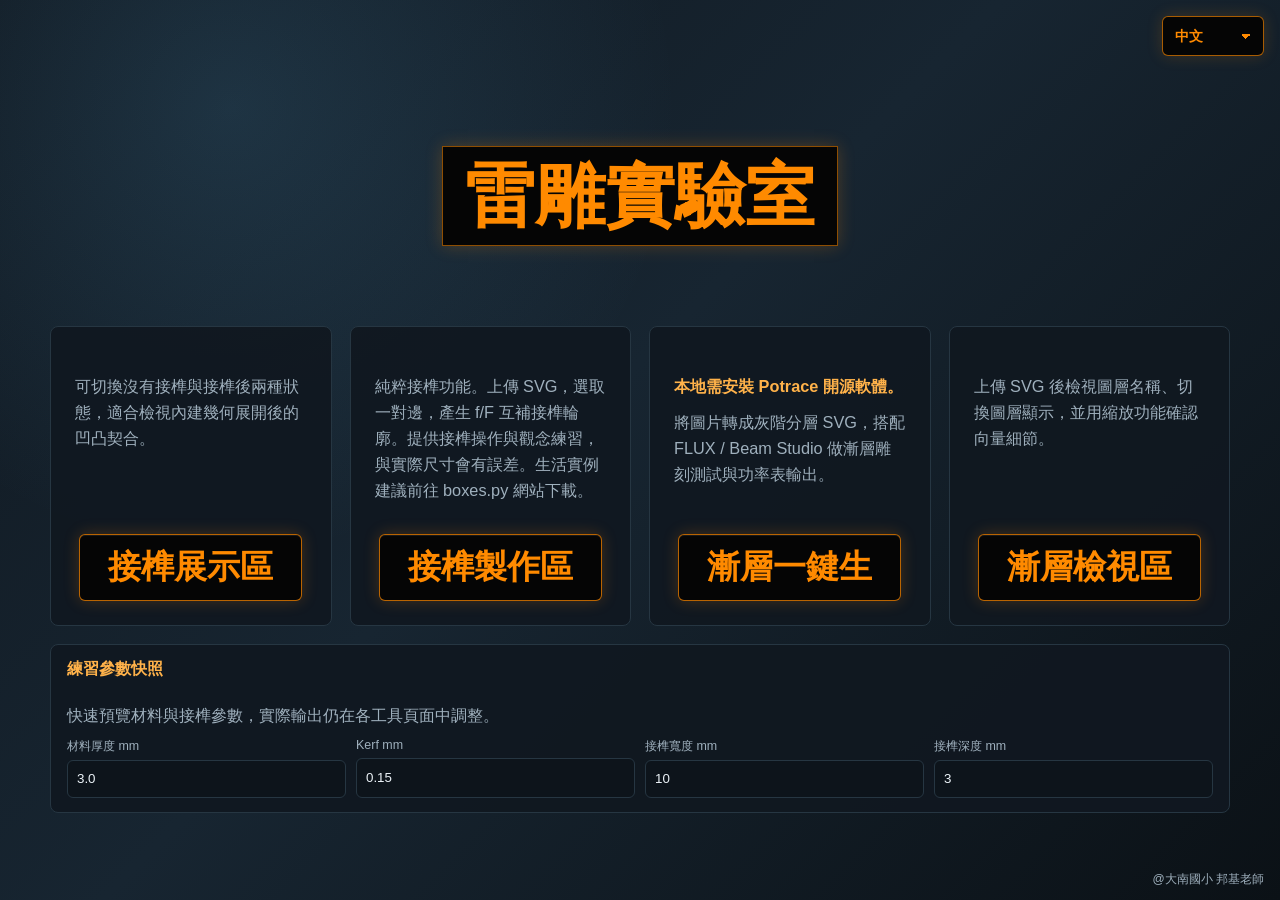
==== index.html @ f0176e3c "Point joinery home link to interlock" ====
<!doctype html>
<html lang="zh-Hant" class="notranslate" translate="no">
  <head>
    <meta charset="utf-8">
    <meta name="google" content="notranslate">
    <meta name="viewport" content="width=device-width, initial-scale=1">
    <title>3D to 2D SVG Tools</title>
    <style>
      :root {
        color-scheme: light;
        --ink: #ecf3f8;
        --muted: #9fb0bd;
        --line: #263642;
        --panel: #101820;
        --panel-strong: #0b1116;
        --canvas: #151d25;
        --steam-blue: #66c0f4;
        --steam-glow: 0 0 8px rgba(102, 192, 244, 0.3);
        --orange: #ff8a00;
        --orange-soft: #ffb24a;
        --black: #050505;
      }

      * {
        box-sizing: border-box;
      }

      body {
        margin: 0;
        min-height: 100vh;
        color: var(--ink);
        background:
          radial-gradient(circle at 18% 12%, rgba(102, 192, 244, 0.14), transparent 28rem),
          linear-gradient(135deg, #101820 0%, #172531 46%, #0b1116 100%);
        font-family: "Trebuchet MS", "Noto Sans TC", "Microsoft JhengHei", sans-serif;
      }

      main {
        min-height: 100vh;
        display: grid;
        place-items: center;
        padding: 28px;
      }

      .home {
        width: min(1180px, 100%);
      }

      .credit {
        position: fixed;
        right: 16px;
        bottom: 12px;
        color: var(--muted);
        font-size: 12px;
        line-height: 1.4;
        text-decoration: none;
      }

      .credit:hover,
      .credit:focus-visible {
        color: var(--steam-blue);
        text-decoration: underline;
      }

      header {
        margin-bottom: 22px;
        text-align: center;
      }

      .language-switcher {
        position: fixed;
        top: 16px;
        right: 16px;
        z-index: 10;
      }

      .language-switcher label {
        display: block;
      }

      .language-switcher span {
        position: absolute;
        inline-size: 1px;
        block-size: 1px;
        overflow: hidden;
        clip: rect(0 0 0 0);
        white-space: nowrap;
      }

      .language-switcher select {
        min-height: 40px;
        border: 1px solid rgba(255, 138, 0, 0.65);
        border-radius: 6px;
        padding: 8px 36px 8px 12px;
        color: var(--orange);
        background:
          linear-gradient(45deg, transparent 50%, var(--orange) 50%),
          linear-gradient(135deg, var(--orange) 50%, transparent 50%),
          var(--black);
        background-position:
          calc(100% - 17px) 17px,
          calc(100% - 12px) 17px,
          100% 0;
        background-repeat: no-repeat;
        background-size: 5px 5px, 5px 5px, 2.5rem 100%;
        box-shadow: 0 0 16px rgba(255, 138, 0, 0.18);
        font: inherit;
        font-size: 0.9rem;
        font-weight: 800;
        appearance: none;
      }

      .language-switcher select:focus-visible {
        border-color: var(--orange-soft);
        outline: 2px solid var(--steam-blue);
        outline-offset: 2px;
      }

      /* High-contrast workshop labels requested for the landing page. */
      .highlight-title,
      .highlight-heading {
        display: inline-block;
        color: var(--orange);
        background: var(--black);
        border: 1px solid rgba(255, 138, 0, 0.55);
        box-shadow: 0 0 16px rgba(255, 138, 0, 0.24);
        font-weight: 800;
        line-height: 1.05;
        letter-spacing: 0;
      }

      .highlight-title {
        padding: 12px 22px;
        font-size: clamp(2.2rem, 6vw, 4.4rem);
      }

      .workbench {
        display: grid;
        gap: 18px;
      }

      .options {
        display: grid;
        grid-template-columns: repeat(4, minmax(0, 1fr));
        gap: 18px;
      }

      .option,
      .control-panel {
        border: 1px solid var(--line);
        border-radius: 8px;
        background: rgba(16, 24, 32, 0.94);
        transition:
          border-color 180ms ease,
          box-shadow 180ms ease,
          transform 180ms ease;
      }

      .option {
        display: grid;
        min-height: 250px;
        padding: 24px;
        color: inherit;
        text-decoration: none;
      }

      /* Steam-blue micro-interaction for cards. */
      .option:hover,
      .option:focus-visible,
      .control-panel:hover {
        border-color: var(--steam-blue);
        box-shadow: var(--steam-glow);
      }

      .option:hover,
      .option:focus-visible {
        transform: translateY(-2px);
        outline: none;
      }

      .highlight-heading {
        padding: 8px 12px;
        font-size: clamp(1.45rem, 3vw, 2.2rem);
      }

      .option p,
      .control-panel p {
        margin: 22px 0 0;
        color: var(--muted);
        font-size: 1.02rem;
        line-height: 1.6;
      }

      .option p + p {
        margin-top: 10px;
      }

      .option .note-line {
        color: var(--orange-soft);
        font-weight: 800;
      }

      .btn-steam {
        align-self: end;
        justify-self: center;
        display: inline-flex;
        align-items: center;
        min-height: 58px;
        margin-top: 30px;
        padding: 10px 28px;
        border: 1px solid rgba(255, 138, 0, 0.72);
        border-radius: 6px;
        color: var(--orange);
        background: var(--black);
        box-shadow:
          0 0 16px rgba(255, 138, 0, 0.22),
          inset 0 1px 0 rgba(255, 255, 255, 0.08);
        font-size: clamp(1.45rem, 2.6vw, 2.15rem);
        font-weight: 800;
        transition:
          transform 90ms ease,
          border-color 180ms ease,
          box-shadow 180ms ease;
      }

      .btn-steam:hover,
      .btn-steam:focus-visible {
        border-color: var(--orange-soft);
        box-shadow:
          0 0 20px rgba(255, 138, 0, 0.3),
          inset 0 1px 0 rgba(255, 255, 255, 0.12);
      }

      /* Active-state click feedback requested for launch buttons. */
      .btn-steam:active {
        transform: scale(0.98);
      }

      .control-panel {
        padding: 14px 16px;
      }

      .panel-title {
        margin: 0;
        color: var(--orange-soft);
        font-size: 1rem;
        font-weight: 800;
      }

      .field-grid {
        display: grid;
        grid-template-columns: repeat(4, minmax(0, 1fr));
        gap: 10px;
        margin-top: 10px;
      }

      label {
        display: grid;
        gap: 5px;
        color: var(--muted);
        font-size: 0.78rem;
      }

      input {
        width: 100%;
        min-height: 38px;
        border: 1px solid var(--line);
        border-radius: 6px;
        padding: 8px 9px;
        color: var(--ink);
        background: #0d141b;
        transition:
          border-color 180ms ease,
          box-shadow 180ms ease,
          background-color 180ms ease;
      }

      /* Steam-blue micro-interaction for input boxes. */
      input:hover,
      input:focus {
        border-color: var(--steam-blue);
        box-shadow: var(--steam-glow);
        background: #0f1a23;
        outline: none;
      }

      @media (max-width: 980px) {
        .options,
        .field-grid {
          grid-template-columns: repeat(2, minmax(0, 1fr));
        }
      }

      @media (max-width: 620px) {
        main {
          padding: 16px;
        }

        .highlight-title {
          font-size: clamp(1.9rem, 11vw, 3.1rem);
        }

        .credit {
          right: 12px;
          bottom: 10px;
        }

        .language-switcher {
          position: static;
          justify-self: end;
          width: min(210px, 100%);
          margin: 0 0 14px auto;
        }

        .language-switcher select {
          width: 100%;
        }

        .options,
        .field-grid {
          grid-template-columns: 1fr;
        }
      }
    </style>
  </head>
  <body>
    <div class="language-switcher">
      <label>
        <span data-i18n="languageLabel">語言</span>
        <select id="languageSelect" aria-label="語言">
          <option value="zh-Hant">中文</option>
          <option value="en">English</option>
        </select>
      </label>
    </div>
    <main>
      <section class="home" aria-labelledby="homeTitle">
        <header>
          <h1 id="homeTitle" class="highlight-title" data-i18n="homeTitle">雷雕實驗室</h1>
        </header>

        <div class="workbench">
          <div class="options">
            <a class="option" href="basic/" target="_blank" rel="noopener">
              <div>
                <p data-i18n="basicDescription">可切換沒有接榫與接榫後兩種狀態，適合檢視內建幾何展開後的凹凸契合。</p>
              </div>
              <span class="btn-steam" data-i18n="basicButton">接榫展示區</span>
            </a>

            <a class="option" href="interlock/" target="_blank" rel="noopener">
              <div>
                <p data-i18n="jointDescription">純粹接榫功能。上傳 SVG，選取一對邊，產生 f/F 互補接榫輪廓。提供接榫操作與觀念練習，與實際尺寸會有誤差。生活實例建議前往 boxes.py 網站下載。</p>
              </div>
              <span class="btn-steam" data-i18n="jointButton">接榫製作區</span>
            </a>

            <a class="option" href="bmptrace/" target="_blank" rel="noopener">
              <div>
                <p class="note-line" data-i18n="bmptraceNote">本地需安裝 Potrace 開源軟體。</p>
                <p data-i18n="bmptraceDescription">將圖片轉成灰階分層 SVG，搭配 FLUX / Beam Studio 做漸層雕刻測試與功率表輸出。</p>
              </div>
              <span class="btn-steam" data-i18n="bmptraceButton">漸層一鍵生</span>
            </a>

            <a class="option" href="svglayers/" target="_blank" rel="noopener">
              <div>
                <p data-i18n="svglayersDescription">上傳 SVG 後檢視圖層名稱、切換圖層顯示，並用縮放功能確認向量細節。</p>
              </div>
              <span class="btn-steam" data-i18n="svglayersButton">漸層檢視區</span>
            </a>
          </div>

          <section class="control-panel" aria-label="工程資料預覽" data-i18n-aria-label="controlAria">
            <h2 class="panel-title" data-i18n="controlTitle">練習參數快照</h2>
            <p data-i18n="controlDescription">快速預覽材料與接榫參數，實際輸出仍在各工具頁面中調整。</p>
            <div class="field-grid">
              <label>
                <span data-i18n="materialThickness">材料厚度 mm</span>
                <input type="text" value="3.0" aria-label="材料厚度 mm" data-i18n-aria-label="materialThickness">
              </label>
              <label>
                <span data-i18n="kerf">Kerf mm</span>
                <input type="text" value="0.15" aria-label="Kerf mm">
              </label>
              <label>
                <span data-i18n="tabWidth">接榫寬度 mm</span>
                <input type="text" value="10" aria-label="接榫寬度 mm" data-i18n-aria-label="tabWidth">
              </label>
              <label>
                <span data-i18n="tabDepth">接榫深度 mm</span>
                <input type="text" value="3" aria-label="接榫深度 mm" data-i18n-aria-label="tabDepth">
              </label>
            </div>
          </section>
        </div>
      </section>
      <a class="credit" href="https://www.youtube.com/watch?v=ajS14K2Bd28&amp;list=PLOpaxws6B-0QGvgA3LF9dzdTRRb6PtHp7" target="_blank" rel="noopener">@大南國小 邦基老師</a>
    </main>
    <script>
      const translations = {
        "zh-Hant": {
          documentTitle: "3D to 2D SVG Tools",
          languageLabel: "語言",
          controlAria: "工程資料預覽",
          homeTitle: "雷雕實驗室",
          basicDescription: "可切換沒有接榫與接榫後兩種狀態，適合檢視內建幾何展開後的凹凸契合。",
          basicButton: "接榫展示區",
          jointDescription: "純粹接榫功能。上傳 SVG，選取一對邊，產生 f/F 互補接榫輪廓。提供接榫操作與觀念練習，與實際尺寸會有誤差。生活實例建議前往 boxes.py 網站下載。",
          jointButton: "接榫製作區",
          bmptraceNote: "本地需安裝 Potrace 開源軟體。",
          bmptraceDescription: "將圖片轉成灰階分層 SVG，搭配 FLUX / Beam Studio 做漸層雕刻測試與功率表輸出。",
          bmptraceButton: "漸層一鍵生",
          svglayersDescription: "上傳 SVG 後檢視圖層名稱、切換圖層顯示，並用縮放功能確認向量細節。",
          svglayersButton: "漸層檢視區",
          controlTitle: "練習參數快照",
          controlDescription: "快速預覽材料與接榫參數，實際輸出仍在各工具頁面中調整。",
          materialThickness: "材料厚度 mm",
          kerf: "Kerf mm",
          tabWidth: "接榫寬度 mm",
          tabDepth: "接榫深度 mm"
        },
        en: {
          documentTitle: "3D to 2D SVG Tools",
          languageLabel: "Language",
          controlAria: "Engineering data preview",
          homeTitle: "Laser Lab",
          basicDescription: "Switch between plain and joined states to inspect how the built-in unfolded geometry fits together.",
          basicButton: "Joinery Demo",
          jointDescription: "A focused joinery tool. Upload an SVG, select a pair of edges, and generate matching f/F finger-joint outlines. It is for practicing joinery operation and concepts, so real-world dimensions may differ. For practical projects, download examples from boxes.py.",
          jointButton: "Joinery Builder",
          bmptraceNote: "Potrace open-source software must be installed locally.",
          bmptraceDescription: "Convert images into grayscale layered SVGs for FLUX / Beam Studio gradient engraving tests and power tables.",
          bmptraceButton: "Gradient Maker",
          svglayersDescription: "Upload an SVG to inspect layer names, toggle layer visibility, and zoom in to check vector details.",
          svglayersButton: "Layer Inspector",
          controlTitle: "Practice Parameter Snapshot",
          controlDescription: "Preview material and joinery parameters quickly; final output is still adjusted inside each tool page.",
          materialThickness: "Material thickness mm",
          kerf: "Kerf mm",
          tabWidth: "Tab width mm",
          tabDepth: "Tab depth mm"
        },
        de: {
          documentTitle: "3D-zu-2D-SVG-Werkzeuge",
          languageLabel: "Sprache",
          controlAria: "Vorschau der technischen Daten",
          homeTitle: "Laserlabor",
          basicDescription: "Wechseln Sie zwischen Zustand ohne und mit Zapfen, um die Passung der integrierten Abwicklung zu prüfen.",
          basicButton: "Zapfen-Demo",
          jointDescription: "Ein reines Zapfenwerkzeug. Laden Sie eine SVG hoch, wählen Sie ein Kantenpaar und erzeugen Sie passende f/F-Zapfenkonturen.",
          jointButton: "Zapfen erstellen",
          bmptraceNote: "Die Open-Source-Software Potrace muss lokal installiert sein.",
          bmptraceDescription: "Wandeln Sie Bilder in graustufige SVG-Ebenen für FLUX / Beam Studio Gravurtests und Leistungstabellen um.",
          bmptraceButton: "Verlauf erstellen",
          svglayersDescription: "Laden Sie eine SVG hoch, prüfen Sie Ebenennamen, schalten Sie Ebenen ein oder aus und zoomen Sie in Vektordetails.",
          svglayersButton: "Ebenen prüfen",
          controlTitle: "Parameter-Schnappschuss",
          controlDescription: "Schnelle Vorschau von Material- und Zapfenparametern; die Ausgabe wird in den einzelnen Werkzeugseiten angepasst.",
          materialThickness: "Materialstärke mm",
          kerf: "Schnittfuge mm",
          tabWidth: "Zapfenbreite mm",
          tabDepth: "Zapfentiefe mm"
        },
        "de-AT": {
          documentTitle: "3D-zu-2D-SVG-Werkzeuge",
          languageLabel: "Sprache",
          controlAria: "Vorschau der technischen Daten",
          homeTitle: "Laserwerkstatt",
          basicDescription: "Wechseln Sie zwischen Zustand ohne und mit Zapfen, um die Passung der integrierten Abwicklung zu kontrollieren.",
          basicButton: "Zapfen-Demo",
          jointDescription: "Ein kompaktes Zapfenwerkzeug. Laden Sie eine SVG hoch, wählen Sie ein Kantenpaar und erzeugen Sie passende f/F-Zapfenkonturen.",
          jointButton: "Zapfen bauen",
          bmptraceNote: "Die Open-Source-Software Potrace muss lokal installiert sein.",
          bmptraceDescription: "Wandeln Sie Bilder in graustufige SVG-Ebenen für FLUX / Beam Studio Gravurtests und Leistungstabellen um.",
          bmptraceButton: "Verlauf erzeugen",
          svglayersDescription: "Laden Sie eine SVG hoch, prüfen Sie Ebenennamen, blenden Sie Ebenen ein oder aus und zoomen Sie in Vektordetails.",
          svglayersButton: "Ebenen prüfen",
          controlTitle: "Parameter-Überblick",
          controlDescription: "Schnelle Vorschau von Material- und Zapfenparametern; die Ausgabe wird in den jeweiligen Werkzeugseiten angepasst.",
          materialThickness: "Materialstärke mm",
          kerf: "Schnittfuge mm",
          tabWidth: "Zapfenbreite mm",
          tabDepth: "Zapfentiefe mm"
        }
      };

      const languageSelect = document.querySelector("#languageSelect");
      const defaultLanguage = "zh-Hant";
      const selectableLanguages = new Set(["zh-Hant", "en"]);

      function applyLanguage(language) {
        const safeLanguage = selectableLanguages.has(language) ? language : defaultLanguage;
        const dictionary = translations[safeLanguage] || translations[defaultLanguage];
        document.documentElement.lang = safeLanguage;
        document.documentElement.classList.add("notranslate");
        document.documentElement.setAttribute("translate", "no");
        document.body.setAttribute("translate", "no");
        document.title = dictionary.documentTitle;

        document.querySelectorAll("[data-i18n]").forEach((element) => {
          const key = element.dataset.i18n;
          if (dictionary[key]) element.textContent = dictionary[key];
        });

        document.querySelectorAll("[data-i18n-aria-label]").forEach((element) => {
          const key = element.dataset.i18nAriaLabel;
          if (dictionary[key]) element.setAttribute("aria-label", dictionary[key]);
        });

        languageSelect.value = safeLanguage;
        localStorage.setItem("homeLanguage", languageSelect.value);
      }

      languageSelect.addEventListener("change", (event) => {
        applyLanguage(event.target.value);
      });

      applyLanguage(localStorage.getItem("homeLanguage") || defaultLanguage);
    </script>
  </body>
</html>
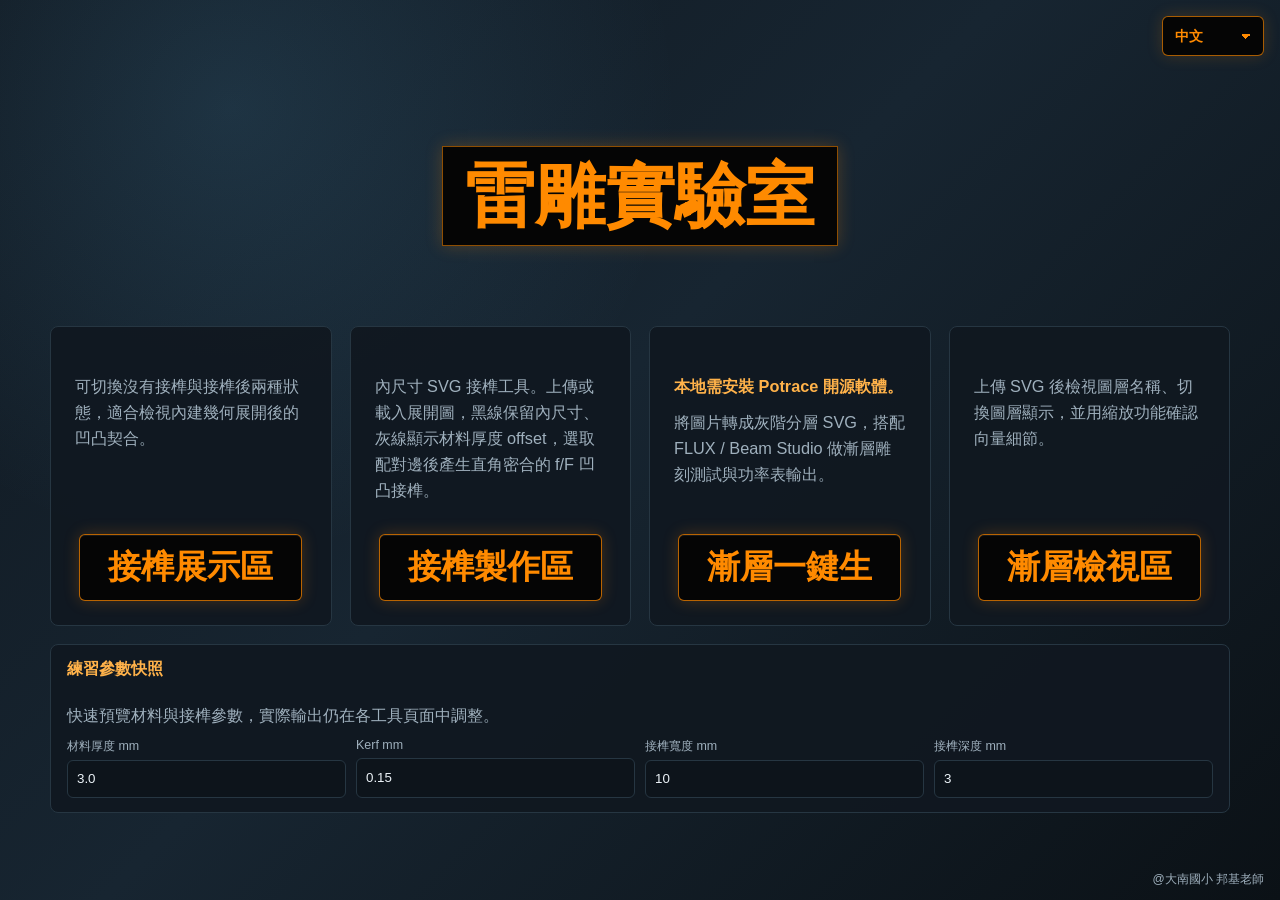
==== commit c2faf484: "Update interlock home description" ====
--- a/index.html
+++ b/index.html
@@ -350,7 +350,7 @@
 
             <a class="option" href="interlock/" target="_blank" rel="noopener">
               <div>
-                <p data-i18n="jointDescription">純粹接榫功能。上傳 SVG，選取一對邊，產生 f/F 互補接榫輪廓。提供接榫操作與觀念練習，與實際尺寸會有誤差。生活實例建議前往 boxes.py 網站下載。</p>
+                <p data-i18n="jointDescription">內尺寸 SVG 接榫工具。上傳或載入展開圖，黑線保留內尺寸、灰線顯示材料厚度 offset，選取配對邊後產生直角密合的 f/F 凹凸接榫。</p>
               </div>
               <span class="btn-steam" data-i18n="jointButton">接榫製作區</span>
             </a>
@@ -406,7 +406,7 @@
           homeTitle: "雷雕實驗室",
           basicDescription: "可切換沒有接榫與接榫後兩種狀態，適合檢視內建幾何展開後的凹凸契合。",
           basicButton: "接榫展示區",
-          jointDescription: "純粹接榫功能。上傳 SVG，選取一對邊，產生 f/F 互補接榫輪廓。提供接榫操作與觀念練習，與實際尺寸會有誤差。生活實例建議前往 boxes.py 網站下載。",
+          jointDescription: "內尺寸 SVG 接榫工具。上傳或載入展開圖，黑線保留內尺寸、灰線顯示材料厚度 offset，選取配對邊後產生直角密合的 f/F 凹凸接榫。",
           jointButton: "接榫製作區",
           bmptraceNote: "本地需安裝 Potrace 開源軟體。",
           bmptraceDescription: "將圖片轉成灰階分層 SVG，搭配 FLUX / Beam Studio 做漸層雕刻測試與功率表輸出。",
@@ -427,7 +427,7 @@
           homeTitle: "Laser Lab",
           basicDescription: "Switch between plain and joined states to inspect how the built-in unfolded geometry fits together.",
           basicButton: "Joinery Demo",
-          jointDescription: "A focused joinery tool. Upload an SVG, select a pair of edges, and generate matching f/F finger-joint outlines. It is for practicing joinery operation and concepts, so real-world dimensions may differ. For practical projects, download examples from boxes.py.",
+          jointDescription: "An inner-dimension SVG joinery tool. Upload or load an unfolded drawing, keep black lines as protected inner dimensions, use gray material-thickness offset references, and generate orthogonal matching f/F joints from paired edges.",
           jointButton: "Joinery Builder",
           bmptraceNote: "Potrace open-source software must be installed locally.",
           bmptraceDescription: "Convert images into grayscale layered SVGs for FLUX / Beam Studio gradient engraving tests and power tables.",
@@ -448,7 +448,7 @@
           homeTitle: "Laserlabor",
           basicDescription: "Wechseln Sie zwischen Zustand ohne und mit Zapfen, um die Passung der integrierten Abwicklung zu prüfen.",
           basicButton: "Zapfen-Demo",
-          jointDescription: "Ein reines Zapfenwerkzeug. Laden Sie eine SVG hoch, wählen Sie ein Kantenpaar und erzeugen Sie passende f/F-Zapfenkonturen.",
+          jointDescription: "Ein SVG-Zapfenwerkzeug für Innenmaße. Laden Sie eine Abwicklung hoch, behalten Sie schwarze Linien als Innenmaß und erzeugen Sie mit grauen Materialstärke-Referenzen rechtwinklige passende f/F-Verbindungen.",
           jointButton: "Zapfen erstellen",
           bmptraceNote: "Die Open-Source-Software Potrace muss lokal installiert sein.",
           bmptraceDescription: "Wandeln Sie Bilder in graustufige SVG-Ebenen für FLUX / Beam Studio Gravurtests und Leistungstabellen um.",
@@ -469,7 +469,7 @@
           homeTitle: "Laserwerkstatt",
           basicDescription: "Wechseln Sie zwischen Zustand ohne und mit Zapfen, um die Passung der integrierten Abwicklung zu kontrollieren.",
           basicButton: "Zapfen-Demo",
-          jointDescription: "Ein kompaktes Zapfenwerkzeug. Laden Sie eine SVG hoch, wählen Sie ein Kantenpaar und erzeugen Sie passende f/F-Zapfenkonturen.",
+          jointDescription: "Ein SVG-Zapfenwerkzeug für Innenmaße. Laden Sie eine Abwicklung hoch, behalten Sie schwarze Linien als Innenmaß und erzeugen Sie mit grauen Materialstärke-Referenzen rechtwinklige passende f/F-Verbindungen.",
           jointButton: "Zapfen bauen",
           bmptraceNote: "Die Open-Source-Software Potrace muss lokal installiert sein.",
           bmptraceDescription: "Wandeln Sie Bilder in graustufige SVG-Ebenen für FLUX / Beam Studio Gravurtests und Leistungstabellen um.",
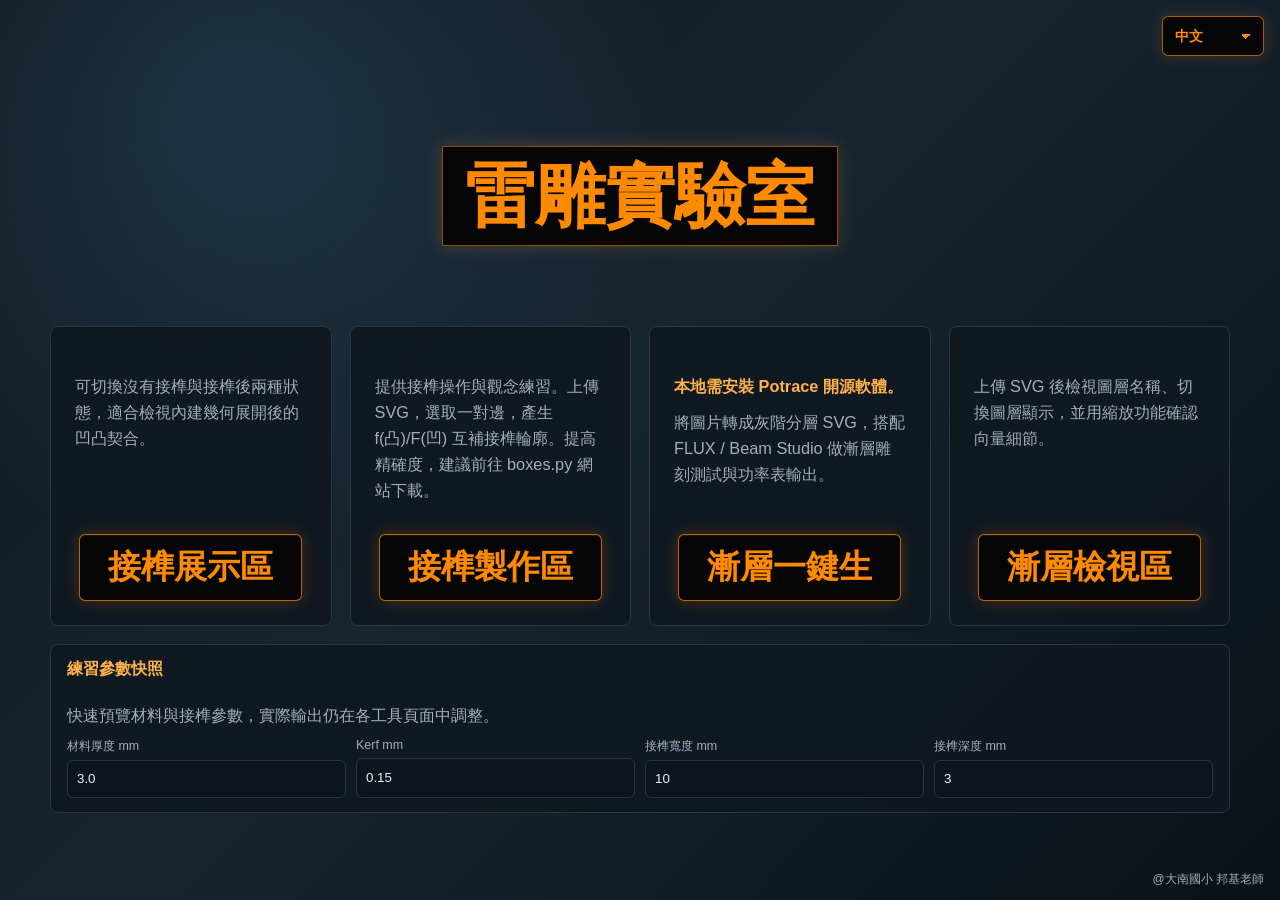
==== commit 5ddba3a2: "Update joinery home copy" ====
--- a/index.html
+++ b/index.html
@@ -350,7 +350,7 @@
 
             <a class="option" href="interlock/" target="_blank" rel="noopener">
               <div>
-                <p data-i18n="jointDescription">內尺寸 SVG 接榫工具。上傳或載入展開圖，黑線保留內尺寸、灰線顯示材料厚度 offset，選取配對邊後產生直角密合的 f/F 凹凸接榫。</p>
+                <p data-i18n="jointDescription">提供接榫操作與觀念練習。上傳 SVG，選取一對邊，產生 f(凸)/F(凹) 互補接榫輪廓。提高精確度，建議前往 boxes.py 網站下載。</p>
               </div>
               <span class="btn-steam" data-i18n="jointButton">接榫製作區</span>
             </a>
@@ -406,7 +406,7 @@
           homeTitle: "雷雕實驗室",
           basicDescription: "可切換沒有接榫與接榫後兩種狀態，適合檢視內建幾何展開後的凹凸契合。",
           basicButton: "接榫展示區",
-          jointDescription: "內尺寸 SVG 接榫工具。上傳或載入展開圖，黑線保留內尺寸、灰線顯示材料厚度 offset，選取配對邊後產生直角密合的 f/F 凹凸接榫。",
+          jointDescription: "提供接榫操作與觀念練習。上傳 SVG，選取一對邊，產生 f(凸)/F(凹) 互補接榫輪廓。提高精確度，建議前往 boxes.py 網站下載。",
           jointButton: "接榫製作區",
           bmptraceNote: "本地需安裝 Potrace 開源軟體。",
           bmptraceDescription: "將圖片轉成灰階分層 SVG，搭配 FLUX / Beam Studio 做漸層雕刻測試與功率表輸出。",
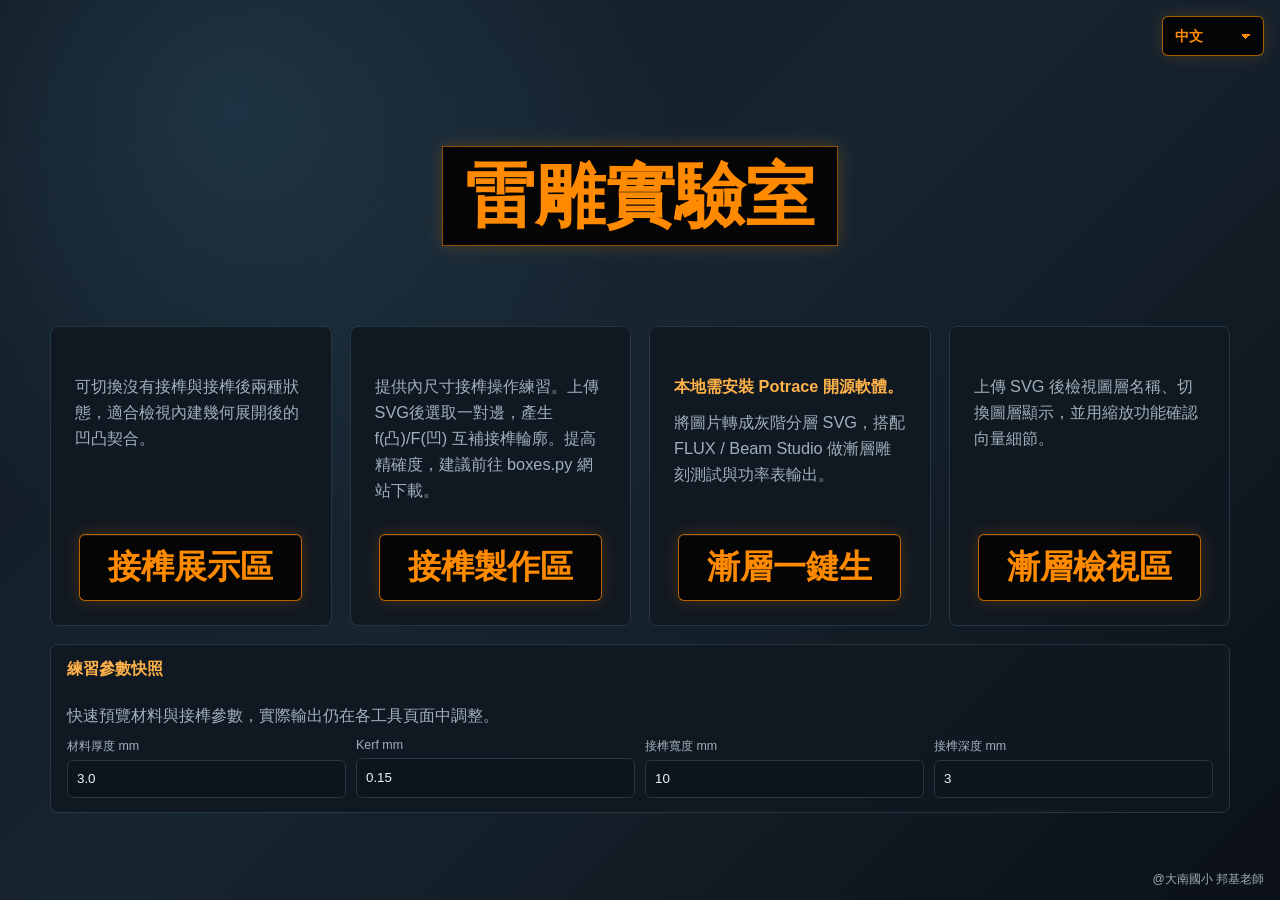
==== commit 6d3e9746: "Refine joinery home copy" ====
--- a/index.html
+++ b/index.html
@@ -350,7 +350,7 @@
 
             <a class="option" href="interlock/" target="_blank" rel="noopener">
               <div>
-                <p data-i18n="jointDescription">提供接榫操作與觀念練習。上傳 SVG，選取一對邊，產生 f(凸)/F(凹) 互補接榫輪廓。提高精確度，建議前往 boxes.py 網站下載。</p>
+                <p data-i18n="jointDescription">提供內尺寸接榫操作練習。上傳 SVG後選取一對邊，產生 f(凸)/F(凹) 互補接榫輪廓。提高精確度，建議前往 boxes.py 網站下載。</p>
               </div>
               <span class="btn-steam" data-i18n="jointButton">接榫製作區</span>
             </a>
@@ -406,7 +406,7 @@
           homeTitle: "雷雕實驗室",
           basicDescription: "可切換沒有接榫與接榫後兩種狀態，適合檢視內建幾何展開後的凹凸契合。",
           basicButton: "接榫展示區",
-          jointDescription: "提供接榫操作與觀念練習。上傳 SVG，選取一對邊，產生 f(凸)/F(凹) 互補接榫輪廓。提高精確度，建議前往 boxes.py 網站下載。",
+          jointDescription: "提供內尺寸接榫操作練習。上傳 SVG後選取一對邊，產生 f(凸)/F(凹) 互補接榫輪廓。提高精確度，建議前往 boxes.py 網站下載。",
           jointButton: "接榫製作區",
           bmptraceNote: "本地需安裝 Potrace 開源軟體。",
           bmptraceDescription: "將圖片轉成灰階分層 SVG，搭配 FLUX / Beam Studio 做漸層雕刻測試與功率表輸出。",
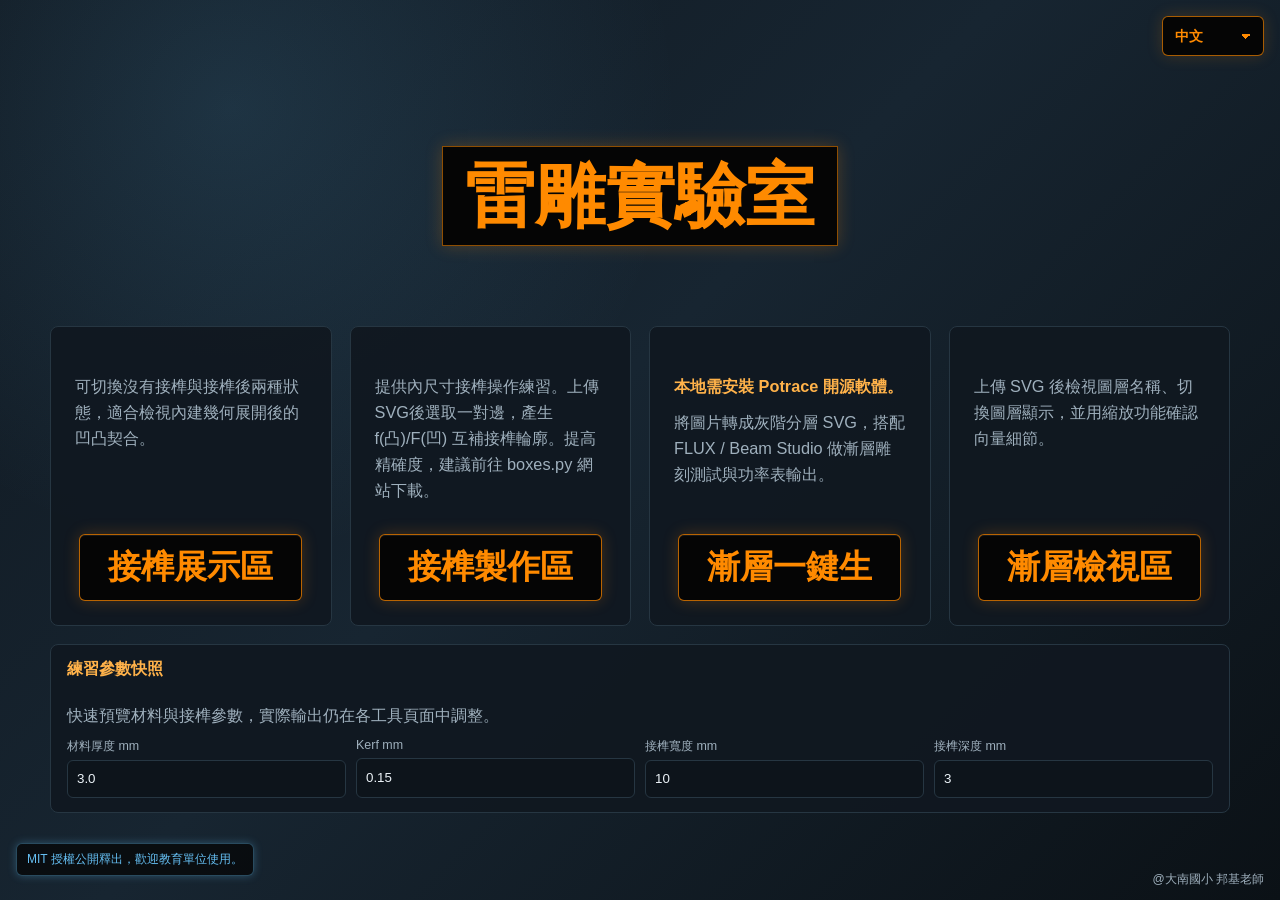
==== commit 9bf9ffa4: "Add education-friendly MIT notice" ====
--- a/index.html
+++ b/index.html
@@ -62,6 +62,21 @@
         text-decoration: underline;
       }
 
+      .license-note {
+        position: fixed;
+        left: 16px;
+        bottom: 12px;
+        max-width: min(420px, calc(100vw - 32px));
+        padding: 7px 10px;
+        border: 1px solid rgba(102, 192, 244, 0.35);
+        border-radius: 6px;
+        color: var(--steam-blue);
+        background: rgba(5, 5, 5, 0.72);
+        box-shadow: var(--steam-glow);
+        font-size: 12px;
+        line-height: 1.45;
+      }
+
       header {
         margin-bottom: 22px;
         text-align: center;
@@ -305,6 +320,11 @@
           bottom: 10px;
         }
 
+        .license-note {
+          left: 12px;
+          bottom: 34px;
+        }
+
         .language-switcher {
           position: static;
           justify-self: end;
@@ -341,7 +361,7 @@
 
         <div class="workbench">
           <div class="options">
-            <a class="option" href="basic/" target="_blank" rel="noopener">
+            <a class="option" href="demo/" target="_blank" rel="noopener">
               <div>
                 <p data-i18n="basicDescription">可切換沒有接榫與接榫後兩種狀態，適合檢視內建幾何展開後的凹凸契合。</p>
               </div>
@@ -395,6 +415,7 @@
           </section>
         </div>
       </section>
+      <p class="license-note" data-i18n="licenseNote">MIT 授權公開釋出，歡迎教育單位使用。</p>
       <a class="credit" href="https://www.youtube.com/watch?v=ajS14K2Bd28&amp;list=PLOpaxws6B-0QGvgA3LF9dzdTRRb6PtHp7" target="_blank" rel="noopener">@大南國小 邦基老師</a>
     </main>
     <script>
@@ -418,7 +439,8 @@
           materialThickness: "材料厚度 mm",
           kerf: "Kerf mm",
           tabWidth: "接榫寬度 mm",
-          tabDepth: "接榫深度 mm"
+          tabDepth: "接榫深度 mm",
+          licenseNote: "MIT 授權公開釋出，歡迎教育單位使用。"
         },
         en: {
           documentTitle: "3D to 2D SVG Tools",
@@ -439,7 +461,8 @@
           materialThickness: "Material thickness mm",
           kerf: "Kerf mm",
           tabWidth: "Tab width mm",
-          tabDepth: "Tab depth mm"
+          tabDepth: "Tab depth mm",
+          licenseNote: "Released under the MIT License. Educational institutions are welcome to use it."
         },
         de: {
           documentTitle: "3D-zu-2D-SVG-Werkzeuge",
@@ -460,7 +483,8 @@
           materialThickness: "Materialstärke mm",
           kerf: "Schnittfuge mm",
           tabWidth: "Zapfenbreite mm",
-          tabDepth: "Zapfentiefe mm"
+          tabDepth: "Zapfentiefe mm",
+          licenseNote: "Released under the MIT License. Educational institutions are welcome to use it."
         },
         "de-AT": {
           documentTitle: "3D-zu-2D-SVG-Werkzeuge",
@@ -481,7 +505,8 @@
           materialThickness: "Materialstärke mm",
           kerf: "Schnittfuge mm",
           tabWidth: "Zapfenbreite mm",
-          tabDepth: "Zapfentiefe mm"
+          tabDepth: "Zapfentiefe mm",
+          licenseNote: "Released under the MIT License. Educational institutions are welcome to use it."
         }
       };
 
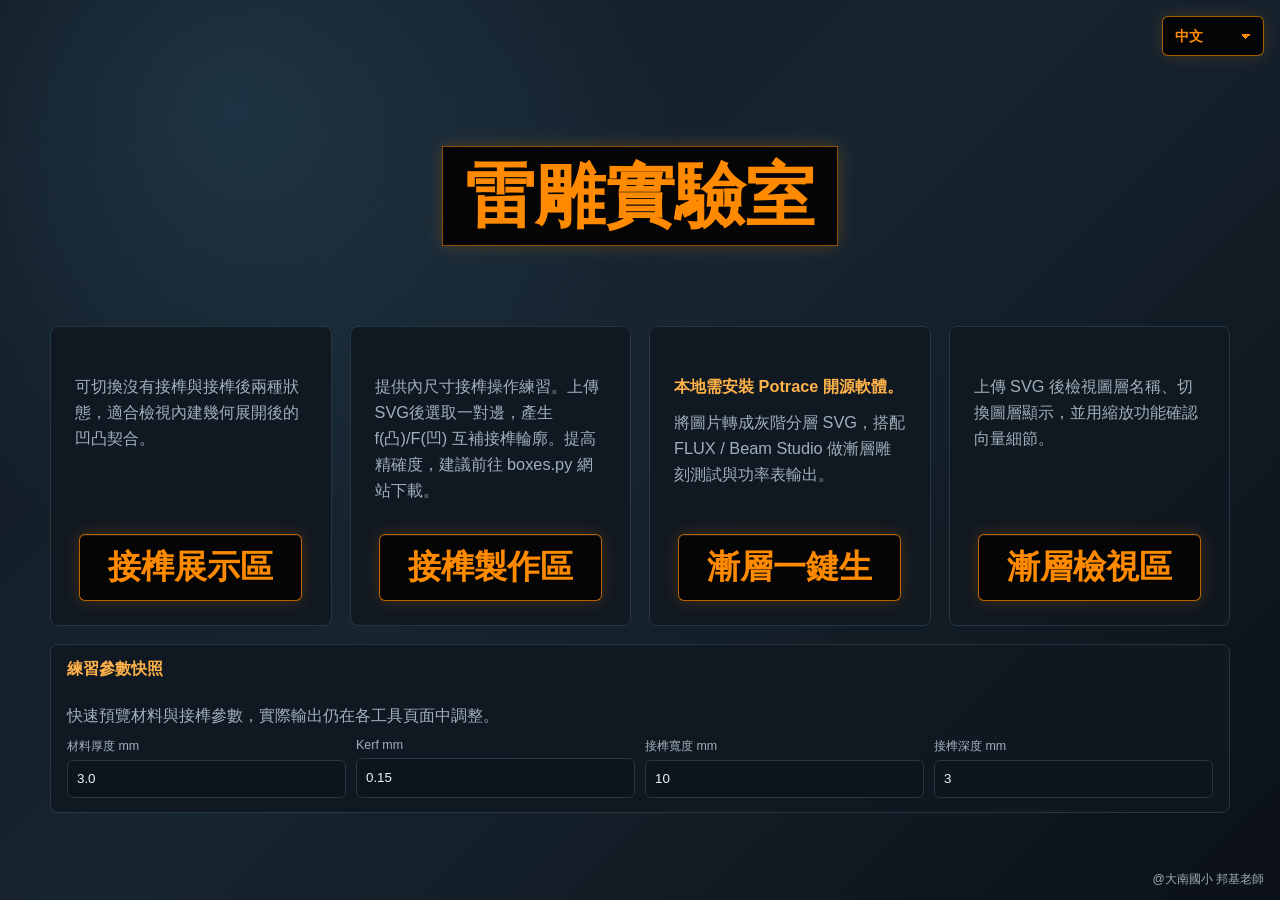
==== commit f4341fa3: "Document K12 STEM learning map in README" ====
--- a/index.html
+++ b/index.html
@@ -62,21 +62,6 @@
         text-decoration: underline;
       }
 
-      .license-note {
-        position: fixed;
-        left: 16px;
-        bottom: 12px;
-        max-width: min(420px, calc(100vw - 32px));
-        padding: 7px 10px;
-        border: 1px solid rgba(102, 192, 244, 0.35);
-        border-radius: 6px;
-        color: var(--steam-blue);
-        background: rgba(5, 5, 5, 0.72);
-        box-shadow: var(--steam-glow);
-        font-size: 12px;
-        line-height: 1.45;
-      }
-
       header {
         margin-bottom: 22px;
         text-align: center;
@@ -318,11 +303,6 @@
         .credit {
           right: 12px;
           bottom: 10px;
-        }
-
-        .license-note {
-          left: 12px;
-          bottom: 34px;
         }
 
         .language-switcher {
@@ -415,7 +395,6 @@
           </section>
         </div>
       </section>
-      <p class="license-note" data-i18n="licenseNote">MIT 授權公開釋出，歡迎教育單位使用。</p>
       <a class="credit" href="https://www.youtube.com/watch?v=ajS14K2Bd28&amp;list=PLOpaxws6B-0QGvgA3LF9dzdTRRb6PtHp7" target="_blank" rel="noopener">@大南國小 邦基老師</a>
     </main>
     <script>
@@ -439,8 +418,7 @@
           materialThickness: "材料厚度 mm",
           kerf: "Kerf mm",
           tabWidth: "接榫寬度 mm",
-          tabDepth: "接榫深度 mm",
-          licenseNote: "MIT 授權公開釋出，歡迎教育單位使用。"
+          tabDepth: "接榫深度 mm"
         },
         en: {
           documentTitle: "3D to 2D SVG Tools",
@@ -461,8 +439,7 @@
           materialThickness: "Material thickness mm",
           kerf: "Kerf mm",
           tabWidth: "Tab width mm",
-          tabDepth: "Tab depth mm",
-          licenseNote: "Released under the MIT License. Educational institutions are welcome to use it."
+          tabDepth: "Tab depth mm"
         },
         de: {
           documentTitle: "3D-zu-2D-SVG-Werkzeuge",
@@ -483,8 +460,7 @@
           materialThickness: "Materialstärke mm",
           kerf: "Schnittfuge mm",
           tabWidth: "Zapfenbreite mm",
-          tabDepth: "Zapfentiefe mm",
-          licenseNote: "Released under the MIT License. Educational institutions are welcome to use it."
+          tabDepth: "Zapfentiefe mm"
         },
         "de-AT": {
           documentTitle: "3D-zu-2D-SVG-Werkzeuge",
@@ -505,8 +481,7 @@
           materialThickness: "Materialstärke mm",
           kerf: "Schnittfuge mm",
           tabWidth: "Zapfenbreite mm",
-          tabDepth: "Zapfentiefe mm",
-          licenseNote: "Released under the MIT License. Educational institutions are welcome to use it."
+          tabDepth: "Zapfentiefe mm"
         }
       };
 
